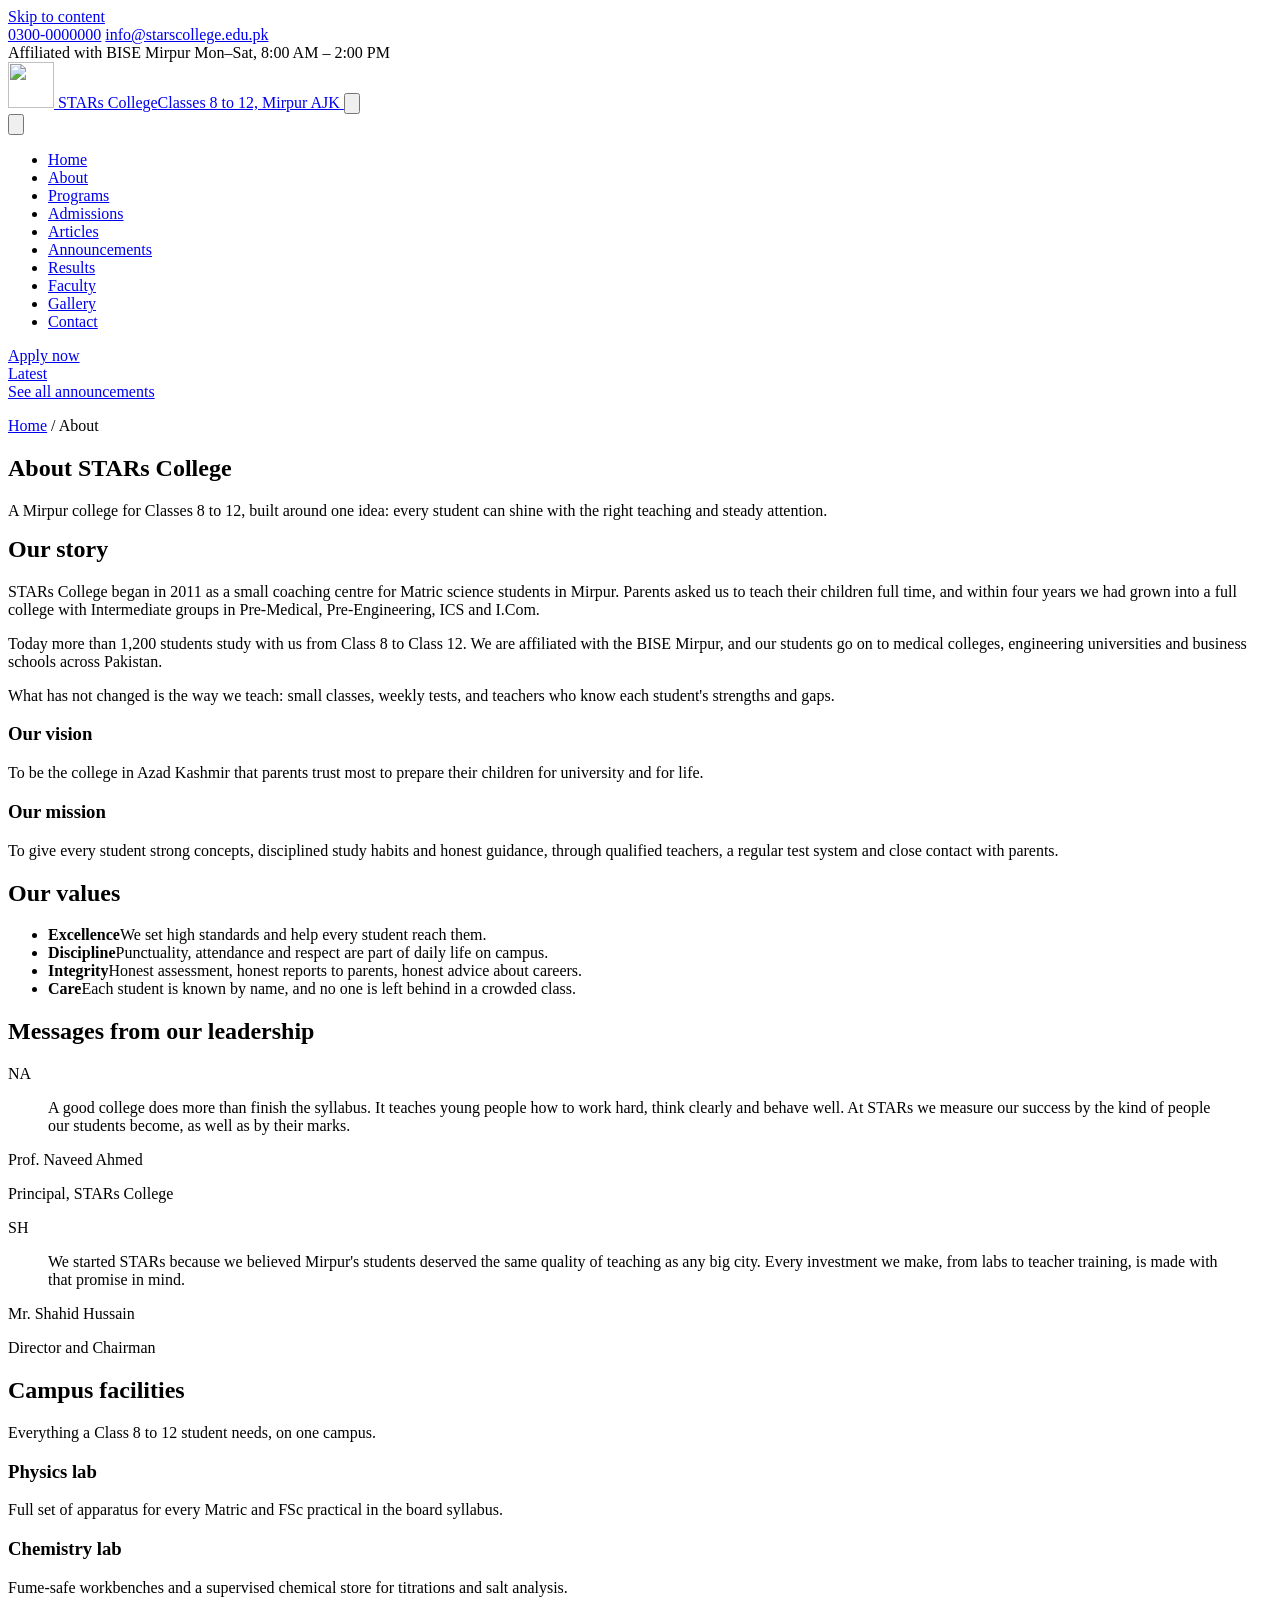
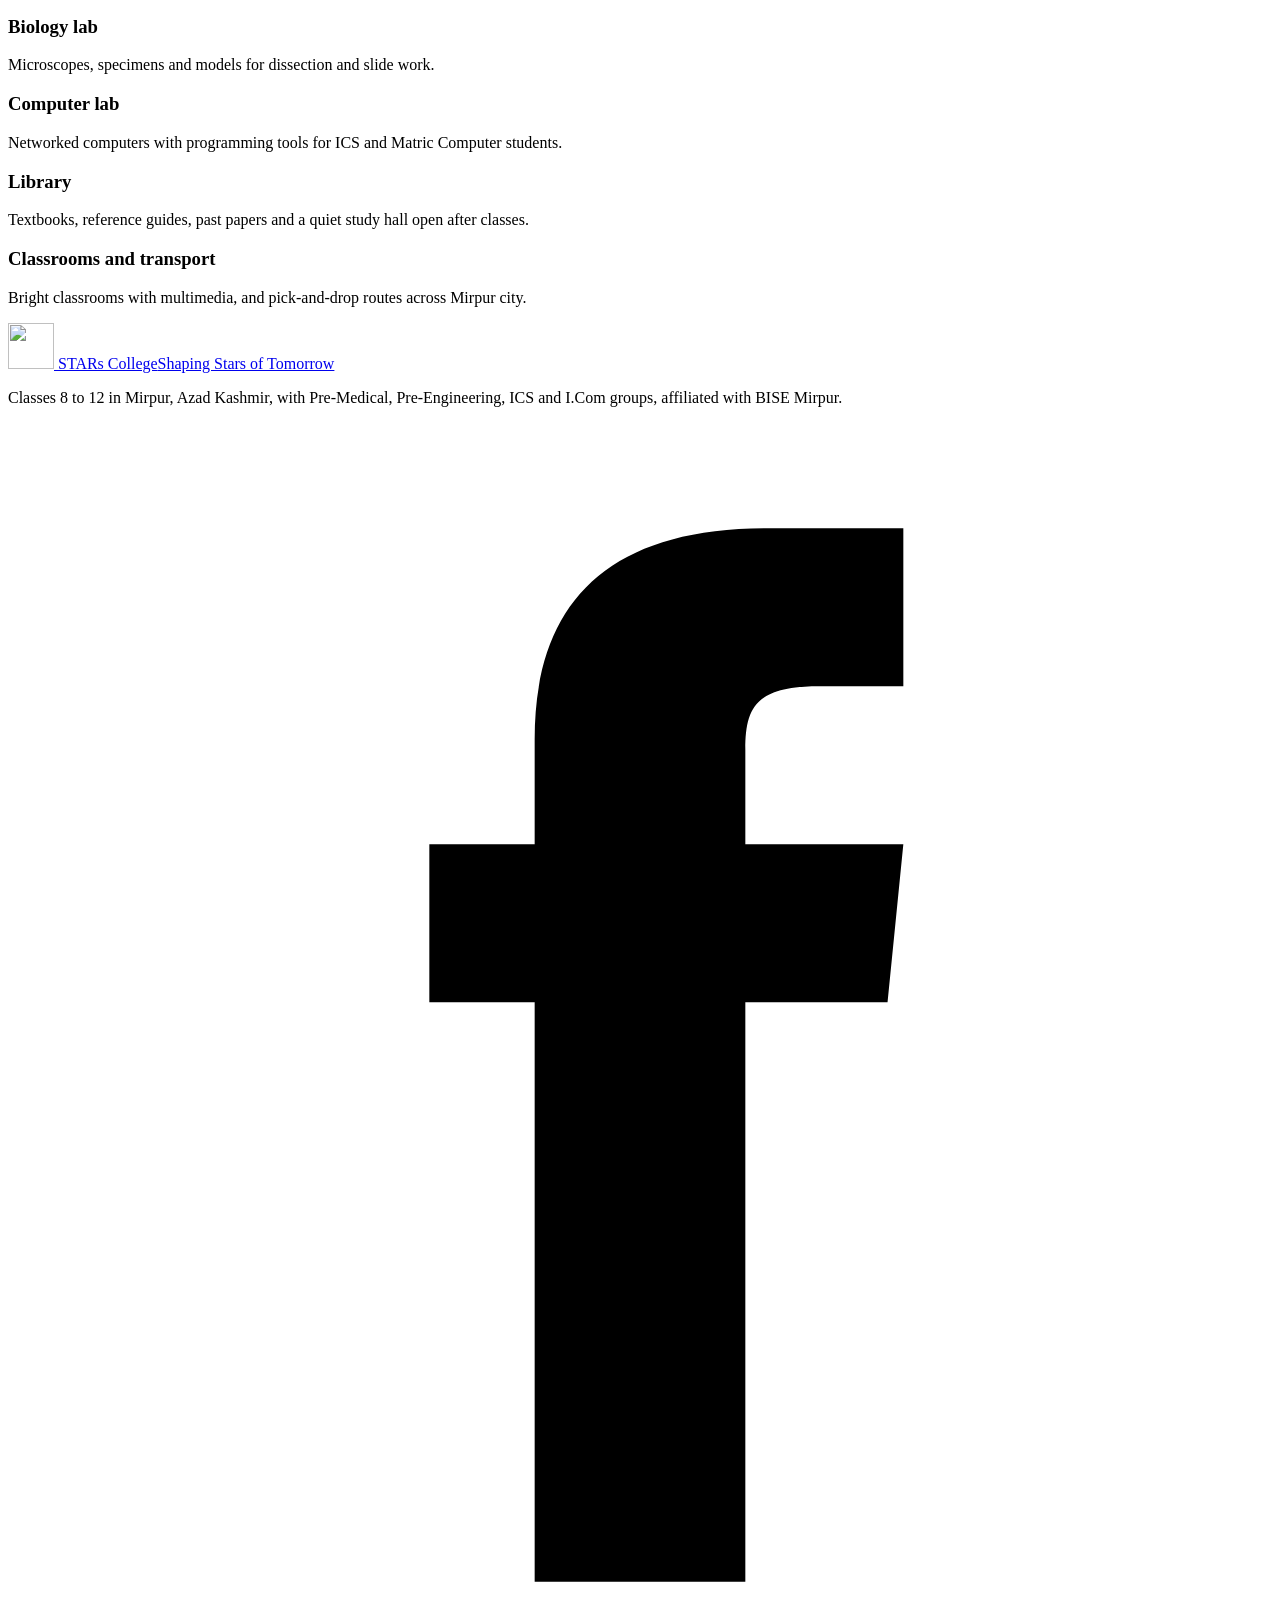
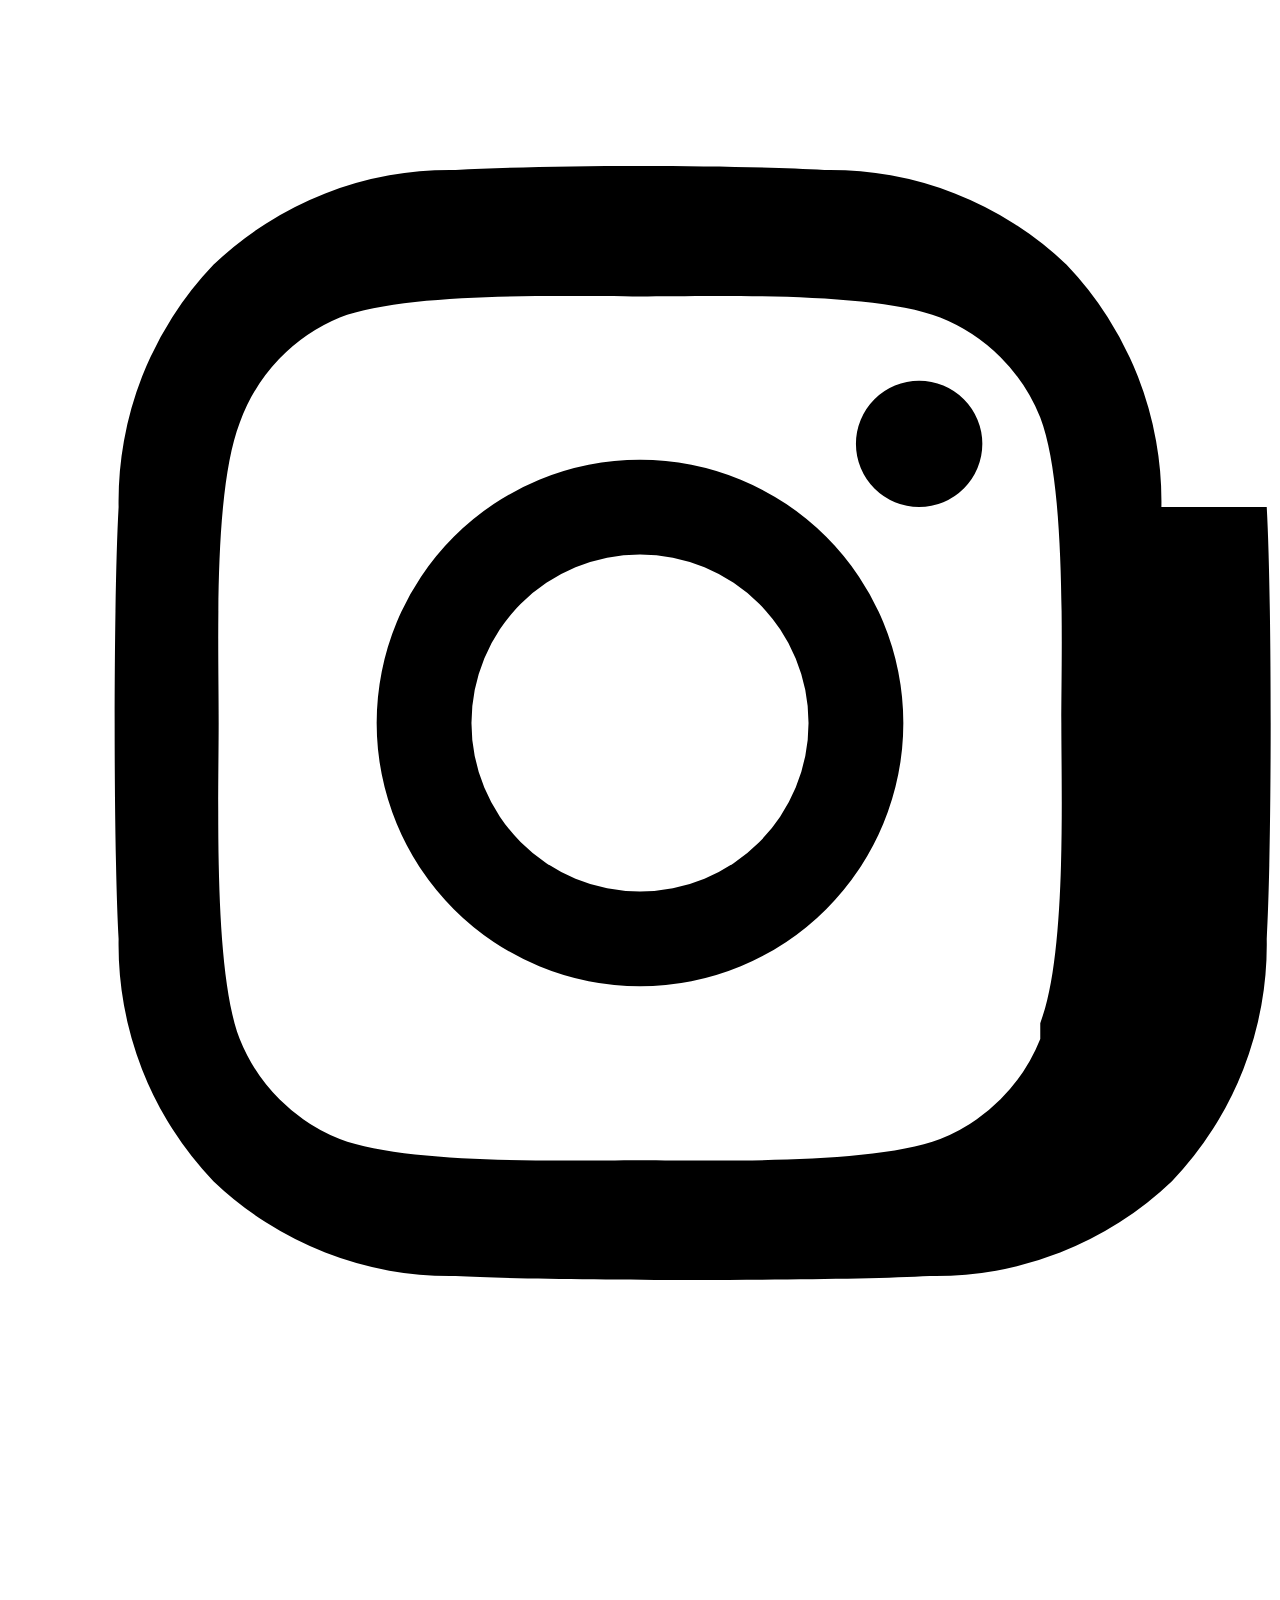
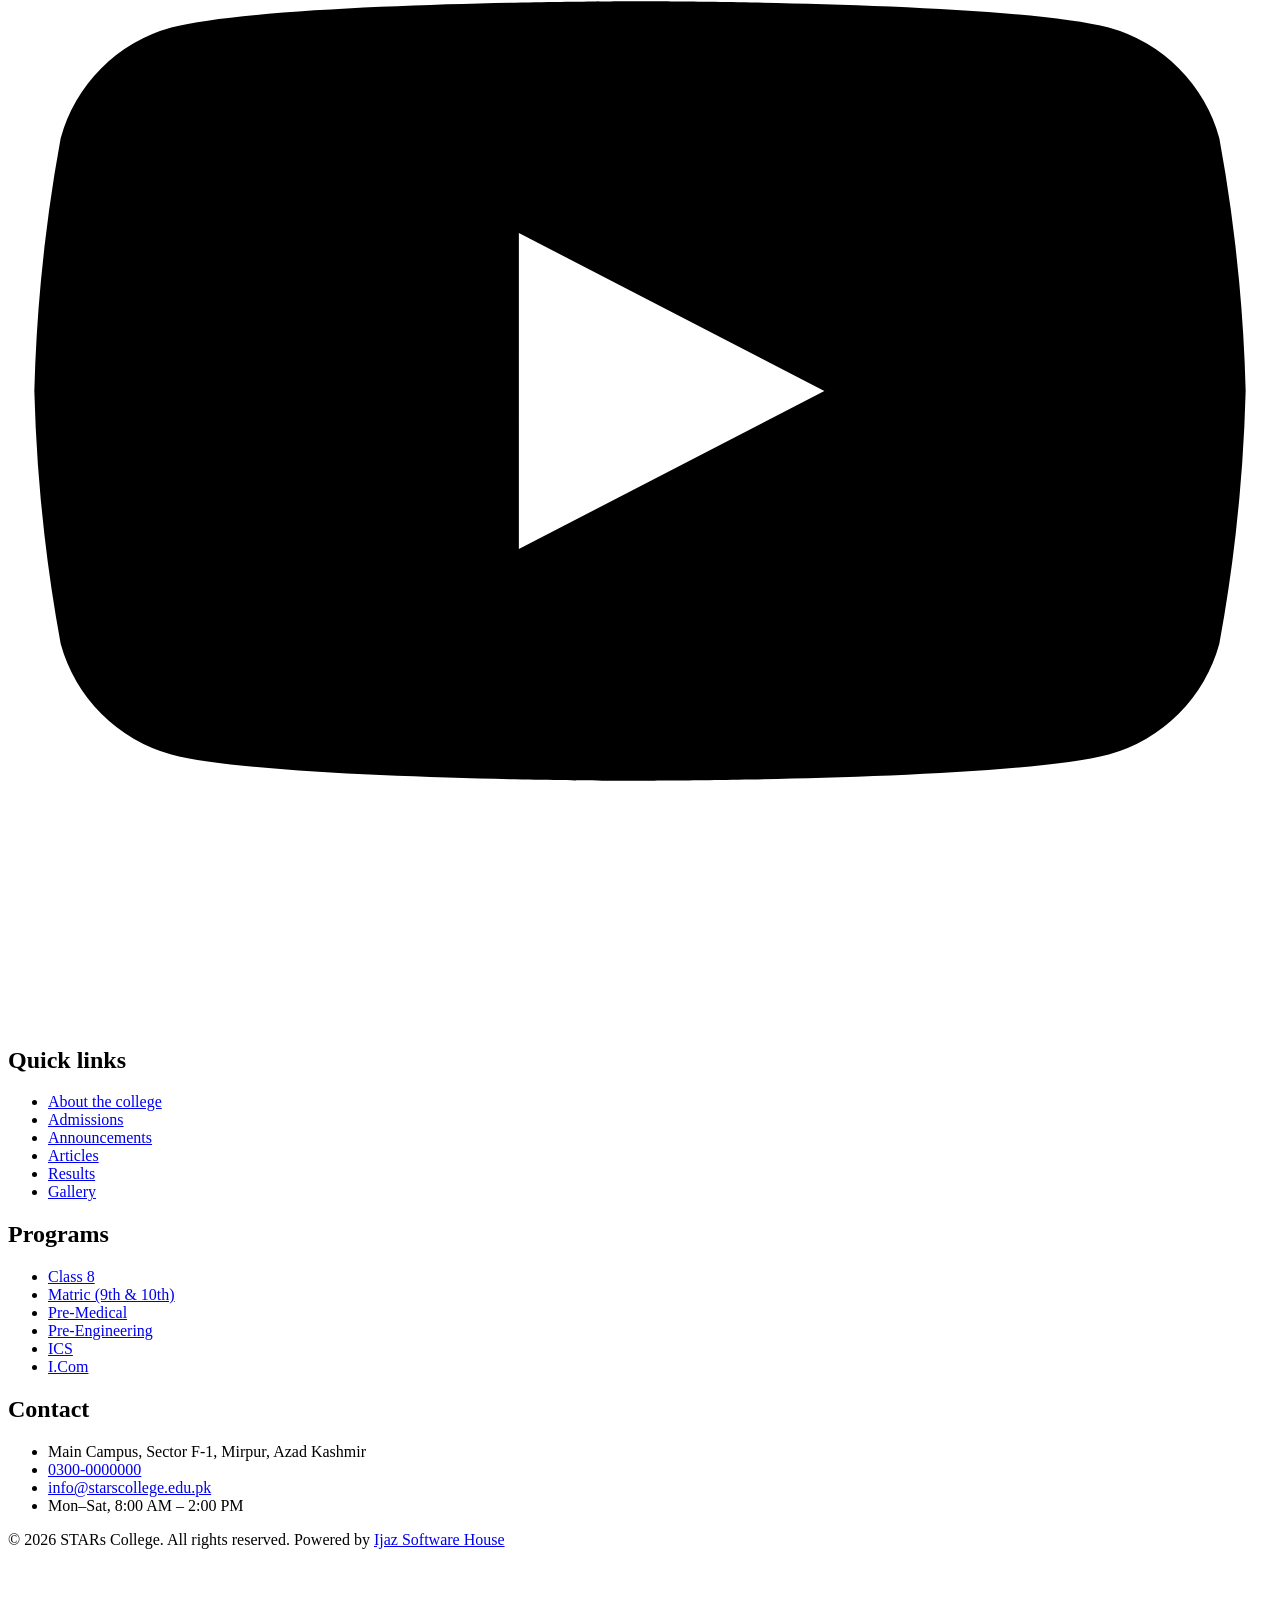
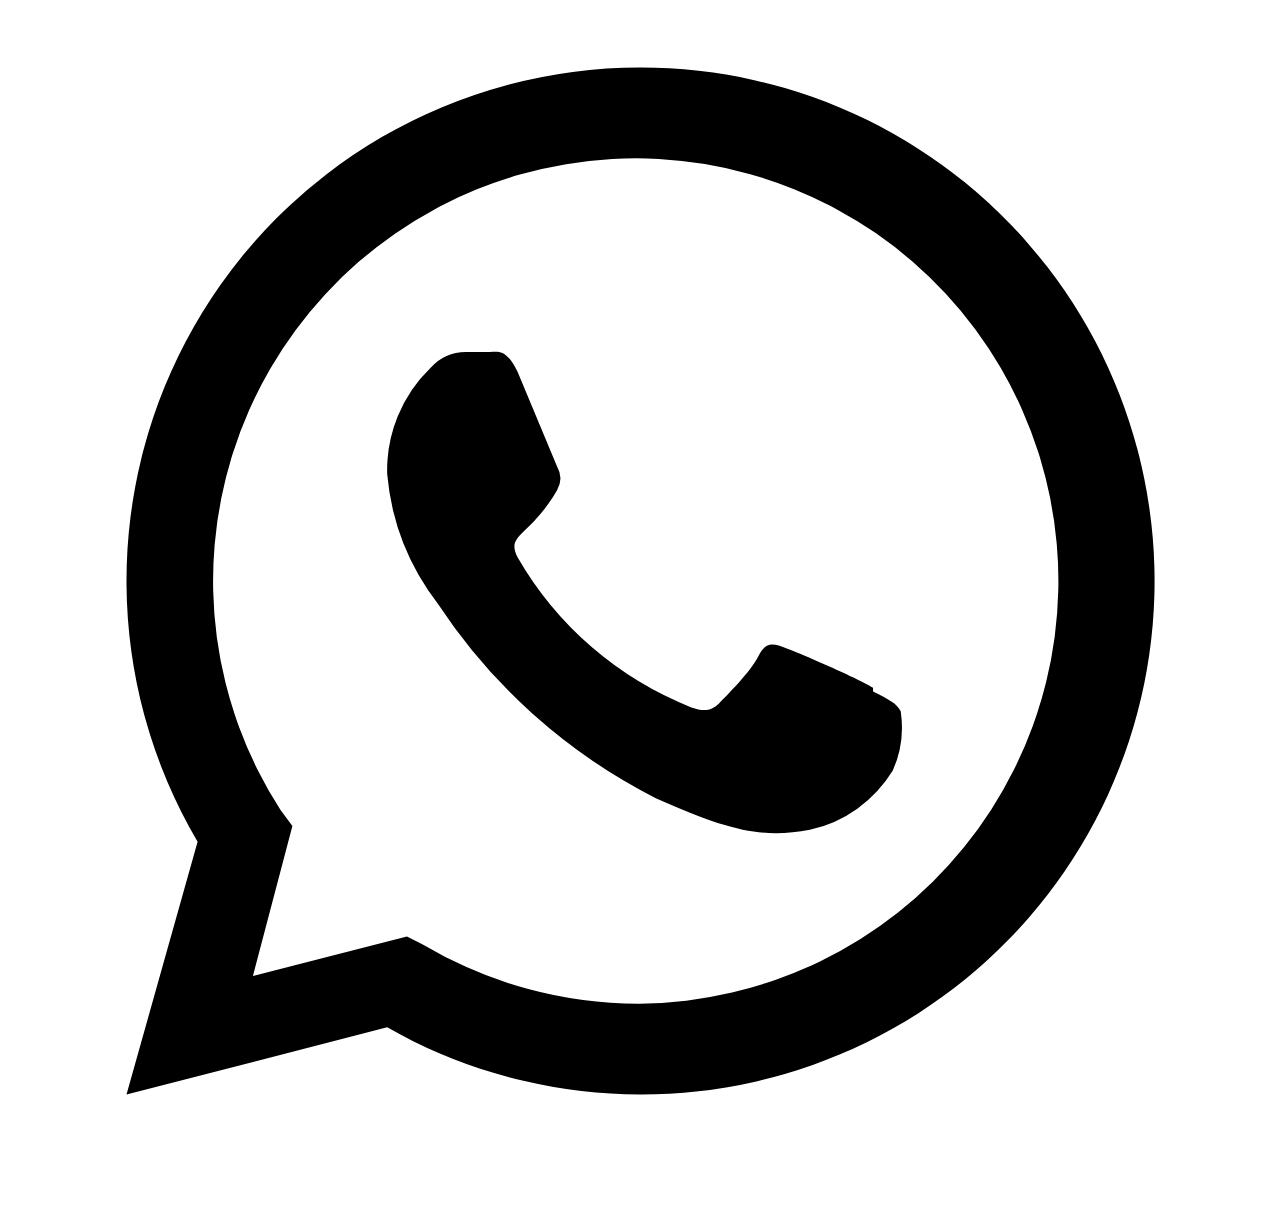
==== about.html @ 65bdb841 "Add files via upload" ====
<!DOCTYPE html>
<html lang="en">
<head>
<meta charset="utf-8">
<meta name="viewport" content="width=device-width, initial-scale=1">
<title>About STARs College Mirpur | History, Vision and Faculty Messages</title>
<meta name="description" content="Learn about STARs College Mirpur AJK: our history, vision, mission, values, the Principal's message and campus facilities.">
<link rel="canonical" href="https://www.yourdomain.com/about.html">
<meta name="theme-color" content="#0B2545">
<meta property="og:type" content="website">
<meta property="og:site_name" content="STARs College">
<meta property="og:title" content="About STARs College Mirpur | History, Vision and Faculty Messages">
<meta property="og:description" content="Learn about STARs College Mirpur AJK: our history, vision, mission, values, the Principal's message and campus facilities.">
<meta property="og:url" content="https://www.yourdomain.com/about.html">
<meta property="og:image" content="https://www.yourdomain.com/assets/img/og-image.png">
<meta name="twitter:card" content="summary_large_image">
<link rel="icon" href="assets/img/favicon.svg" type="image/svg+xml">
<link rel="apple-touch-icon" href="assets/img/apple-touch-icon.png">
<link rel="preconnect" href="https://fonts.googleapis.com">
<link rel="preconnect" href="https://fonts.gstatic.com" crossorigin>
<link href="https://fonts.googleapis.com/css2?family=Fraunces:opsz,wght@9..144,500;9..144,600;9..144,700&family=Source+Sans+3:wght@400;600;700&display=swap" rel="stylesheet">
<link rel="stylesheet" href="assets/css/style.css">
</head>
<body>
<a class="skip-link" href="#main">Skip to content</a>

<div class="topbar">
  <div class="container">
    <div class="topbar__group">
      <a class="topbar__item" data-site="phone" href="tel:03000000000">0300-0000000</a>
      <a class="topbar__item" data-site="email" href="mailto:info@starscollege.edu.pk">info@starscollege.edu.pk</a>
    </div>
    <div class="topbar__group topbar__group--right">
      <span class="topbar__item">Affiliated with <span data-site="board">BISE Mirpur</span></span>
      <span class="topbar__item" data-site="timings">Mon–Sat, 8:00 AM – 2:00 PM</span>
    </div>
  </div>
</div>
<header class="site-header">
  <div class="container">
    <a class="brand" href="index.html" aria-label="STARs College home">
      <img src="assets/img/logo.svg" alt="" width="46" height="46">
      <span><span class="brand__name">STARs College</span><span class="brand__sub">Classes 8 to 12, Mirpur AJK</span></span>
    </a>
    <button class="nav-toggle" aria-controls="site-nav" aria-expanded="false" aria-label="Open menu"><svg viewBox="0 0 24 24" aria-hidden="true" fill="currentColor"><path d="M3 6h18v2H3zm0 5h18v2H3zm0 5h18v2H3z"/></svg></button>
    <div class="nav-backdrop"></div>
    <nav class="nav" id="site-nav" aria-label="Main">
      <button class="nav-toggle nav-close" aria-label="Close menu"><svg viewBox="0 0 24 24" aria-hidden="true" fill="currentColor"><path d="M18.3 5.7 12 12l6.3 6.3-1.4 1.4L10.6 13.4 4.3 19.7l-1.4-1.4L9.2 12 2.9 5.7l1.4-1.4 6.3 6.3 6.3-6.3z"/></svg></button>
      <ul class="nav__list">
        <li class="nav__home"><a href="index.html">Home</a></li>
        <li><a href="about.html" aria-current="page">About</a></li>
        <li><a href="programs.html">Programs</a></li>
        <li><a href="admissions.html">Admissions</a></li>
        <li><a href="articles.html">Articles</a></li>
        <li><a href="announcements.html">Announcements</a></li>
        <li><a href="results.html">Results</a></li>
        <li><a href="faculty.html">Faculty</a></li>
        <li><a href="gallery.html">Gallery</a></li>
        <li><a href="contact.html">Contact</a></li>
      </ul>
      <a class="btn btn--gold btn--sm nav__cta" href="admissions.html#apply">Apply now</a>
    </nav>
  </div>
</header>
<div class="ticker" role="region" aria-label="Latest announcements">
  <div class="container">
    <a class="ticker__label" href="announcements.html">Latest</a>
    <div class="ticker__viewport"><div class="ticker__track"><a href="announcements.html">See all announcements</a></div></div>
  </div>
</div>
<main id="main">
<section class="page-hero">
  <div class="container">
    <p class="crumbs"><a href="index.html">Home</a> <span>/</span> About</p>
    <h1>About STARs College</h1>
    <p>A Mirpur college for Classes 8 to 12, built around one idea: every student can shine with the right teaching and steady attention.</p>
  </div>
</section>

<section class="section">
  <div class="container two-col">
    <div class="prose">
      <h2 style="margin-top:0">Our story</h2>
      <p>STARs College began in 2011 as a small coaching centre for Matric science students in Mirpur. Parents asked us to teach their children full time, and within four years we had grown into a full college with Intermediate groups in Pre-Medical, Pre-Engineering, ICS and I.Com.</p>
      <p>Today more than 1,200 students study with us from Class 8 to Class 12. We are affiliated with the <span data-site="board">BISE Mirpur</span>, and our students go on to medical colleges, engineering universities and business schools across Pakistan.</p>
      <p>What has not changed is the way we teach: small classes, weekly tests, and teachers who know each student's strengths and gaps.</p>
    </div>
    <div>
      <div class="card" style="margin-bottom:18px">
        <h3>Our vision</h3>
        <p style="margin:0">To be the college in Azad Kashmir that parents trust most to prepare their children for university and for life.</p>
      </div>
      <div class="card">
        <h3>Our mission</h3>
        <p style="margin:0">To give every student strong concepts, disciplined study habits and honest guidance, through qualified teachers, a regular test system and close contact with parents.</p>
      </div>
    </div>
  </div>
</section>

<section class="section section--paper">
  <div class="container">
    <div class="section-head"><h2>Our values</h2></div>
    <ul class="values">
      <li><strong>Excellence</strong>We set high standards and help every student reach them.</li>
      <li><strong>Discipline</strong>Punctuality, attendance and respect are part of daily life on campus.</li>
      <li><strong>Integrity</strong>Honest assessment, honest reports to parents, honest advice about careers.</li>
      <li><strong>Care</strong>Each student is known by name, and no one is left behind in a crowded class.</li>
    </ul>
  </div>
</section>

<section class="section">
  <div class="container">
    <div class="section-head"><h2>Messages from our leadership</h2></div>
    <div class="grid" style="gap:24px">
      <article class="message-card">
        <div class="avatar">NA</div>
        <div>
          <blockquote>A good college does more than finish the syllabus. It teaches young people how to work hard, think clearly and behave well. At STARs we measure our success by the kind of people our students become, as well as by their marks.</blockquote>
          <p class="message-card__name">Prof. Naveed Ahmed</p>
          <p class="message-card__role">Principal, STARs College</p>
        </div>
      </article>
      <article class="message-card">
        <div class="avatar">SH</div>
        <div>
          <blockquote>We started STARs because we believed Mirpur's students deserved the same quality of teaching as any big city. Every investment we make, from labs to teacher training, is made with that promise in mind.</blockquote>
          <p class="message-card__name">Mr. Shahid Hussain</p>
          <p class="message-card__role">Director and Chairman</p>
        </div>
      </article>
    </div>
  </div>
</section>

<section class="section section--paper">
  <div class="container">
    <div class="section-head">
      <h2>Campus facilities</h2>
      <p>Everything a Class 8 to 12 student needs, on one campus.</p>
    </div>
    <div class="grid grid--3">
      <div class="facility"><h3>Physics lab</h3><p>Full set of apparatus for every Matric and FSc practical in the board syllabus.</p></div>
      <div class="facility"><h3>Chemistry lab</h3><p>Fume-safe workbenches and a supervised chemical store for titrations and salt analysis.</p></div>
      <div class="facility"><h3>Biology lab</h3><p>Microscopes, specimens and models for dissection and slide work.</p></div>
      <div class="facility"><h3>Computer lab</h3><p>Networked computers with programming tools for ICS and Matric Computer students.</p></div>
      <div class="facility"><h3>Library</h3><p>Textbooks, reference guides, past papers and a quiet study hall open after classes.</p></div>
      <div class="facility"><h3>Classrooms and transport</h3><p>Bright classrooms with multimedia, and pick-and-drop routes across Mirpur city.</p></div>
    </div>
  </div>
</section>

</main>

<footer class="site-footer">
  <div class="container">
    <div class="footer-grid">
      <div>
        <a class="brand" href="index.html">
          <img src="assets/img/logo-light.svg" alt="" width="46" height="46">
          <span><span class="brand__name">STARs College</span><span class="brand__sub" data-site="tagline">Shaping Stars of Tomorrow</span></span>
        </a>
        <p>Classes 8 to 12 in Mirpur, Azad Kashmir, with Pre-Medical, Pre-Engineering, ICS and I.Com groups, affiliated with <span data-site="board">BISE Mirpur</span>.</p>
        <div class="socials">
          <a data-social="facebook" href="#" aria-label="Facebook"><svg viewBox="0 0 24 24" aria-hidden="true"><path d="M14 8V6.2c0-.8.2-1.2 1.4-1.2H17V2h-2.6C11.3 2 10 3.5 10 6v2H8v3h2v11h4V11h2.7l.3-3z"/></svg></a>
          <a data-social="instagram" href="#" aria-label="Instagram"><svg viewBox="0 0 24 24" aria-hidden="true"><path d="M12 7a5 5 0 1 0 5 5 5 5 0 0 0-5-5zm0 8.2A3.2 3.2 0 1 1 15.2 12 3.2 3.2 0 0 1 12 15.2zM17.3 5.5a1.2 1.2 0 1 0 1.2 1.2 1.2 1.2 0 0 0-1.2-1.2zM21.9 7.9a6.5 6.5 0 0 0-1.8-4.6 6.5 6.5 0 0 0-4.6-1.8C13.7 1.4 10.3 1.4 8.5 1.5a6.5 6.5 0 0 0-4.6 1.8A6.5 6.5 0 0 0 2.1 7.9c-.1 1.8-.1 6.4 0 8.2a6.5 6.5 0 0 0 1.8 4.6 6.5 6.5 0 0 0 4.6 1.8c1.8.1 7.2.1 9 0a6.5 6.5 0 0 0 4.6-1.8 6.5 6.5 0 0 0 1.8-4.6c.1-1.8.1-6.4 0-8.2zm-2.3 10.1a3.4 3.4 0 0 1-1.9 1.9c-1.3.5-4.4.4-5.7.4s-4.4.1-5.7-.4A3.4 3.4 0 0 1 4.4 18c-.5-1.3-.4-4.4-.4-6s-.1-4.4.4-5.7a3.4 3.4 0 0 1 1.9-2c1.3-.5 4.4-.4 5.7-.4s4.4-.1 5.7.4a3.4 3.4 0 0 1 1.9 1.9c.5 1.3.4 4.4.4 5.8s.1 4.4-.4 5.7z"/></svg></a>
          <a data-social="youtube" href="#" aria-label="YouTube"><svg viewBox="0 0 24 24" aria-hidden="true"><path d="M23 7.2a3 3 0 0 0-2.1-2.1C19 4.6 12 4.6 12 4.6s-7 0-8.9.5A3 3 0 0 0 1 7.2 31 31 0 0 0 .5 12 31 31 0 0 0 1 16.8a3 3 0 0 0 2.1 2.1c1.9.5 8.9.5 8.9.5s7 0 8.9-.5a3 3 0 0 0 2.1-2.1 31 31 0 0 0 .5-4.8 31 31 0 0 0-.5-4.8zM9.7 15V9l5.8 3z"/></svg></a>
        </div>
      </div>
      <div>
        <h2>Quick links</h2>
        <ul>
          <li><a href="about.html">About the college</a></li>
          <li><a href="admissions.html">Admissions</a></li>
          <li><a href="announcements.html">Announcements</a></li>
          <li><a href="articles.html">Articles</a></li>
          <li><a href="results.html">Results</a></li>
          <li><a href="gallery.html">Gallery</a></li>
        </ul>
      </div>
      <div>
        <h2>Programs</h2>
        <ul>
          <li><a href="programs.html#class-8">Class 8</a></li>
          <li><a href="programs.html#matric">Matric (9th &amp; 10th)</a></li>
          <li><a href="programs.html#pre-medical">Pre-Medical</a></li>
          <li><a href="programs.html#pre-engineering">Pre-Engineering</a></li>
          <li><a href="programs.html#ics">ICS</a></li>
          <li><a href="programs.html#icom">I.Com</a></li>
        </ul>
      </div>
      <div>
        <h2>Contact</h2>
        <ul>
          <li data-site="address">Main Campus, Sector F-1, Mirpur, Azad Kashmir</li>
          <li><a data-site="phone" href="tel:03000000000">0300-0000000</a></li>
          <li><a data-site="email" href="mailto:info@starscollege.edu.pk">info@starscollege.edu.pk</a></li>
          <li data-site="timings">Mon–Sat, 8:00 AM – 2:00 PM</li>
        </ul>
      </div>
    </div>
    <div class="footer-bottom">
      <span>© <span data-year>2026</span> STARs College. All rights reserved.</span>
      <span>Powered by <a href="https://www.ijazs.online" target="_blank" rel="noopener">Ijaz Software House</a></span>
    </div>
  </div>
</footer>
<a class="wa-float" data-wa="Assalam-o-Alaikum, I have a question about STARs College." href="https://wa.me/923000000000" target="_blank" rel="noopener" aria-label="Chat on WhatsApp"><svg viewBox="0 0 32 32" aria-hidden="true"><path d="M16 3a13 13 0 0 0-11.2 19.6L3 29l6.6-1.7A13 13 0 1 0 16 3zm0 23.7a10.7 10.7 0 0 1-5.5-1.5l-.4-.2-3.9 1 1-3.8-.3-.4A10.7 10.7 0 1 1 16 26.7zm5.9-8c-.3-.2-1.9-.9-2.2-1s-.5-.2-.7.2-.8 1-1 1.2-.4.2-.7.1a8.8 8.8 0 0 1-4.4-3.8c-.3-.6.3-.5 1-1.7a.6.6 0 0 0 0-.6l-1-2.4c-.3-.6-.5-.5-.7-.5h-.6a1.2 1.2 0 0 0-.9.4 3.6 3.6 0 0 0-1.1 2.7 6.3 6.3 0 0 0 1.3 3.3 14.4 14.4 0 0 0 5.5 4.9c2 .9 2.8 1 3.9.8a3.3 3.3 0 0 0 2.1-1.5 2.7 2.7 0 0 0 .2-1.5c-.1-.2-.3-.3-.7-.5z"/></svg></a>
<script type="module" src="assets/js/main.js"></script>
</body>
</html>
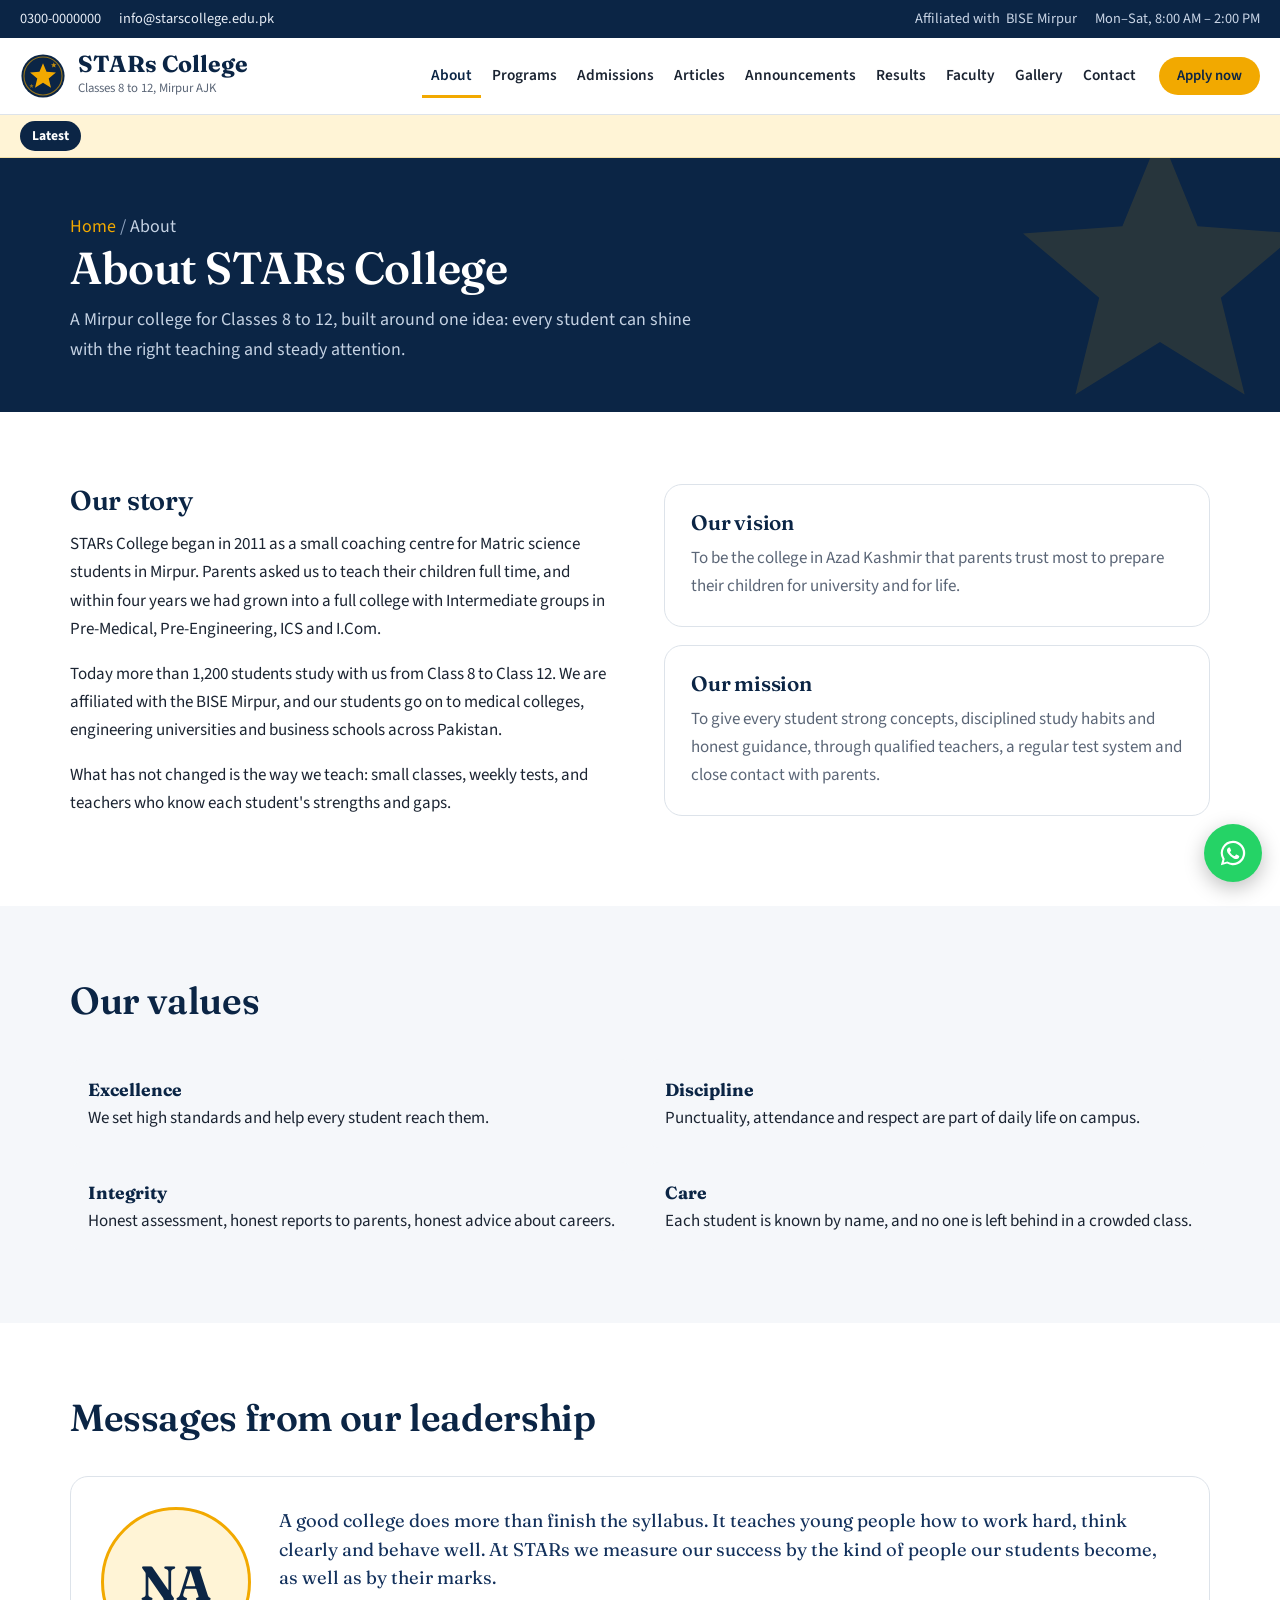
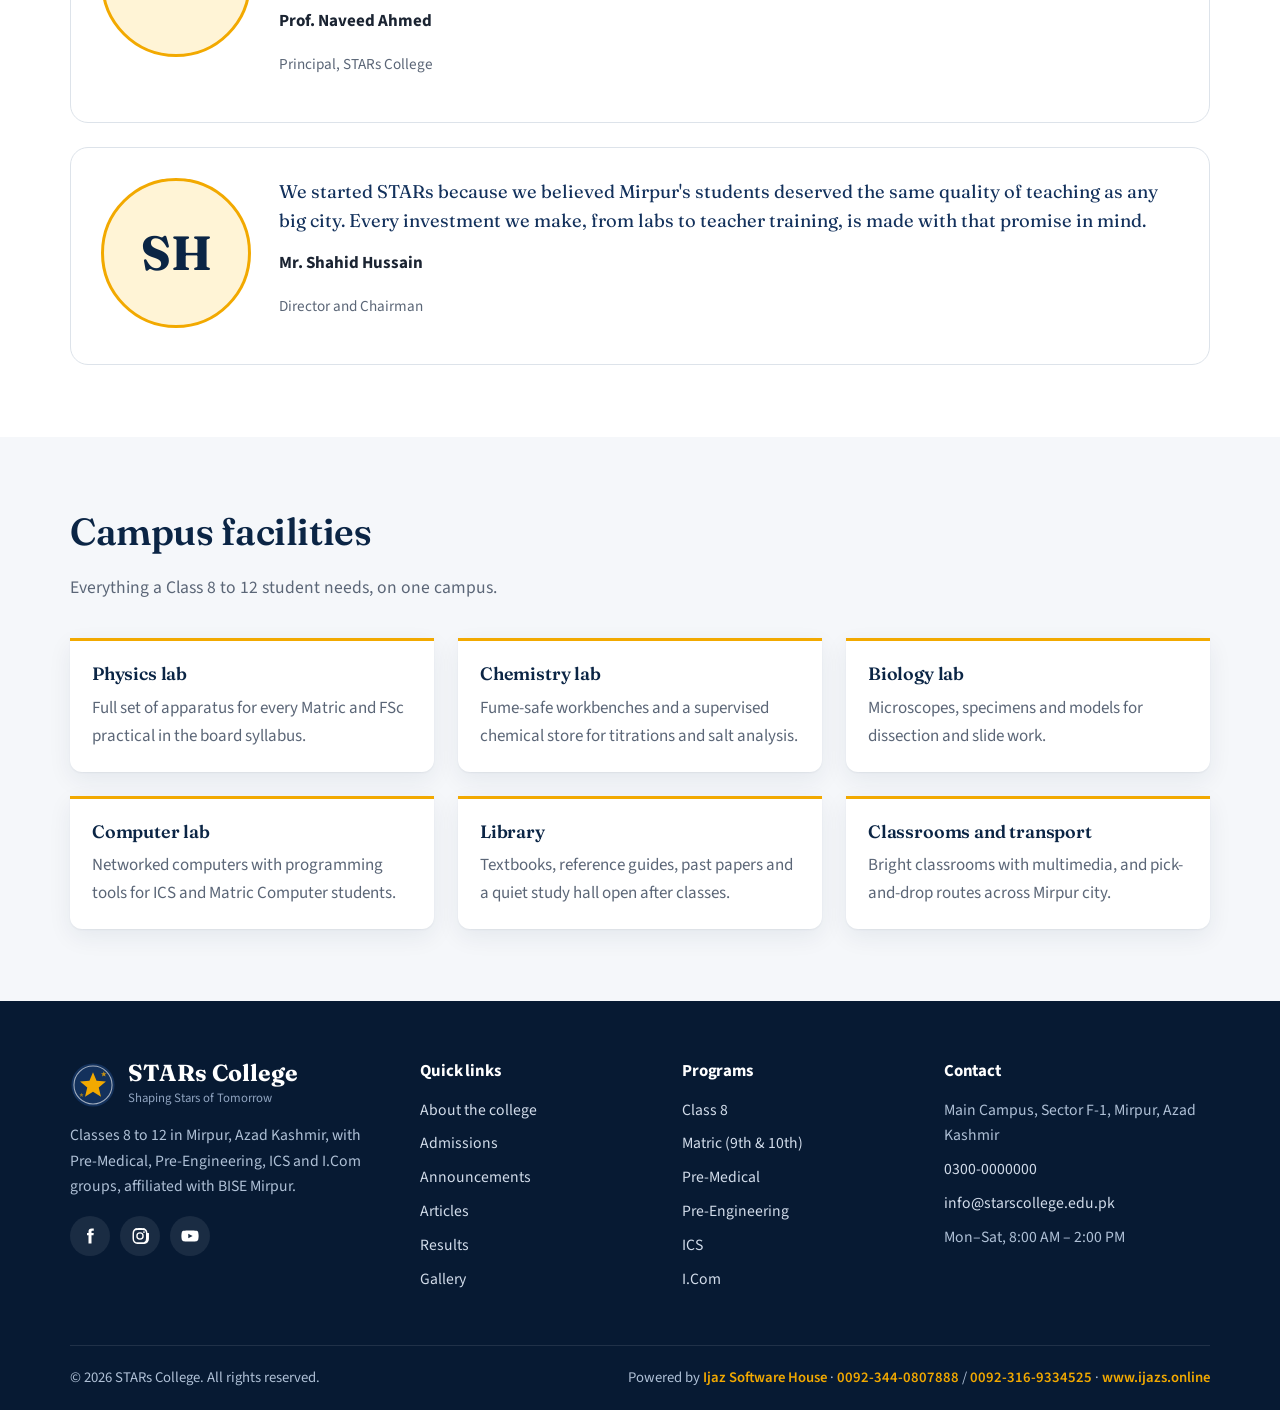
==== commit 64287cca: "Add Ijaz Software House contact numbers and website to credit Co-Authored-By: Claude Opus 5.5 <norep" ====
--- a/about.html
+++ b/about.html
@@ -202,7 +202,7 @@
     </div>
     <div class="footer-bottom">
       <span>© <span data-year>2026</span> STARs College. All rights reserved.</span>
-      <span>Powered by <a href="https://www.ijazs.online" target="_blank" rel="noopener">Ijaz Software House</a></span>
+      <span>Powered by <a href="https://www.ijazs.online" target="_blank" rel="noopener">Ijaz Software House</a> · <a href="tel:+923440807888" style="white-space:nowrap">0092-344-0807888</a> / <a href="tel:+923169334525" style="white-space:nowrap">0092-316-9334525</a> · <a href="https://www.ijazs.online" target="_blank" rel="noopener">www.ijazs.online</a></span>
     </div>
   </div>
 </footer>
--- a/assets/css/style.css
+++ b/assets/css/style.css
@@ -0,0 +1,567 @@
+/* ==========================================================
+   STARs College — main stylesheet
+   Built by Ijaz Software House · 0092-344-0807888 / 0092-316-9334525 · www.ijazs.online
+   Edit colours and fonts in :root below.
+   ========================================================== */
+
+:root {
+  --navy: #0B2545;
+  --navy-2: #13315C;
+  --navy-3: #1D4577;
+  --gold: #F2A900;
+  --gold-deep: #C98A00;
+  --gold-soft: #FFF4D6;
+  --paper: #F5F7FA;
+  --white: #FFFFFF;
+  --ink: #1B2432;
+  --muted: #5B6677;
+  --line: #DDE3EA;
+  --red: #C62828;
+  --red-soft: #FDECEC;
+  --green: #1E7B4A;
+
+  --serif: "Fraunces", Georgia, "Times New Roman", serif;
+  --sans: "Source Sans 3", "Segoe UI", Arial, sans-serif;
+
+  --radius-lg: 18px;
+  --radius: 12px;
+  --radius-sm: 8px;
+  --shadow: 0 1px 2px rgba(11, 37, 69, .06), 0 8px 24px rgba(11, 37, 69, .07);
+  --container: 1180px;
+  --gutter: 20px;
+}
+
+*, *::before, *::after { box-sizing: border-box; }
+[hidden] { display: none !important; }
+html { scroll-behavior: smooth; -webkit-text-size-adjust: 100%; }
+body {
+  margin: 0;
+  font-family: var(--sans);
+  font-size: 1.0625rem;
+  line-height: 1.65;
+  color: var(--ink);
+  background: var(--white);
+}
+img { max-width: 100%; height: auto; display: block; }
+a { color: var(--navy-3); }
+a:hover { color: var(--gold-deep); }
+:focus-visible { outline: 3px solid var(--gold); outline-offset: 2px; border-radius: 4px; }
+
+h1, h2, h3, h4 {
+  font-family: var(--serif);
+  color: var(--navy);
+  line-height: 1.2;
+  margin: 0 0 .5em;
+  font-weight: 600;
+  letter-spacing: -0.01em;
+}
+h1 { font-size: clamp(2.1rem, 5vw, 3.4rem); }
+h2 { font-size: clamp(1.7rem, 3.4vw, 2.35rem); }
+h3 { font-size: 1.3rem; }
+p { margin: 0 0 1em; }
+
+.container { width: 100%; max-width: var(--container); margin: 0 auto; padding: 0 var(--gutter); }
+.narrow { max-width: 760px; }
+.section { padding: 72px 0; }
+.section--paper { background: var(--paper); }
+.section--navy { background: var(--navy); color: #D8E1EE; }
+.section--navy h2, .section--navy h3 { color: var(--white); }
+.section-head { max-width: 680px; margin-bottom: 36px; }
+.section-head p { color: var(--muted); font-size: 1.1rem; }
+.section--navy .section-head p { color: #AFC0D6; }
+.section-head--row { display: flex; justify-content: space-between; align-items: end; gap: 20px; max-width: none; flex-wrap: wrap; }
+.sr-only { position: absolute; width: 1px; height: 1px; overflow: hidden; clip: rect(0 0 0 0); white-space: nowrap; }
+.skip-link { position: absolute; left: -9999px; top: 8px; background: var(--gold); color: var(--navy); padding: 8px 14px; z-index: 999; border-radius: 6px; }
+.skip-link:focus { left: 8px; }
+
+/* ---------- Buttons ---------- */
+.btn {
+  display: inline-flex; align-items: center; justify-content: center; gap: 8px;
+  padding: 12px 22px; border-radius: 999px; border: 2px solid transparent;
+  font: 600 1rem/1.2 var(--sans); text-decoration: none; cursor: pointer;
+  transition: background .2s, color .2s, border-color .2s;
+}
+.btn--gold { background: var(--gold); color: var(--navy); }
+.btn--gold:hover { background: #FFC02E; color: var(--navy); }
+.btn--navy { background: var(--navy); color: var(--white); }
+.btn--navy:hover { background: var(--navy-3); color: var(--white); }
+.btn--ghost { border-color: rgba(255,255,255,.45); color: var(--white); }
+.btn--ghost:hover { border-color: var(--white); color: var(--white); background: rgba(255,255,255,.08); }
+.btn--outline { border-color: var(--navy); color: var(--navy); background: transparent; }
+.btn--outline:hover { background: var(--navy); color: var(--white); }
+.btn--sm { padding: 8px 16px; font-size: .92rem; }
+.btn[disabled] { opacity: .6; cursor: not-allowed; }
+.link-more { font-weight: 600; text-decoration: none; color: var(--navy-3); border-bottom: 2px solid var(--gold); padding-bottom: 1px; }
+
+/* ---------- Top bar & header ---------- */
+.topbar { background: var(--navy); color: #C9D5E6; font-size: .9rem; }
+.topbar .container { display: flex; justify-content: space-between; gap: 16px; padding-top: 7px; padding-bottom: 7px; flex-wrap: wrap; }
+.topbar a { color: #E7EDF6; text-decoration: none; }
+.topbar a:hover { color: var(--gold); }
+.topbar__group { display: flex; gap: 18px; flex-wrap: wrap; }
+.topbar__item { display: inline-flex; align-items: center; gap: 6px; }
+.topbar svg { width: 15px; height: 15px; fill: var(--gold); }
+
+.site-header { position: sticky; top: 0; z-index: 50; background: var(--white); border-bottom: 1px solid var(--line); }
+.site-header .container { display: flex; align-items: center; justify-content: space-between; gap: 16px; min-height: 76px; }
+.brand { display: flex; align-items: center; gap: 12px; text-decoration: none; color: var(--navy); }
+.brand img { width: 46px; height: 46px; }
+.brand__name { font-family: var(--serif); font-size: 1.45rem; font-weight: 700; line-height: 1; display: block; }
+.brand__sub { font-size: .8rem; color: var(--muted); display: block; margin-top: 3px; }
+
+.nav { display: flex; align-items: center; gap: 4px; }
+.nav__list { display: flex; list-style: none; margin: 0; padding: 0; gap: 2px; }
+.nav__list a {
+  display: block; padding: 10px 11px; text-decoration: none; color: var(--ink);
+  font-weight: 600; font-size: .98rem; border-radius: 8px;
+}
+.nav__list a:hover { color: var(--navy-3); background: var(--paper); }
+.nav__list a[aria-current="page"] { color: var(--navy); box-shadow: inset 0 -3px 0 var(--gold); border-radius: 0; }
+.nav__cta { margin-left: 10px; }
+.nav-toggle { display: none; background: none; border: 0; padding: 10px; cursor: pointer; color: var(--navy); }
+.nav-toggle svg { width: 28px; height: 28px; }
+
+/* ---------- Announcement ticker ---------- */
+.ticker { background: var(--gold-soft); border-bottom: 1px solid #F3DFA6; font-size: .95rem; }
+.ticker .container { display: flex; align-items: center; gap: 14px; min-height: 42px; }
+.ticker__label {
+  flex: none; background: var(--navy); color: var(--white); font-weight: 700; font-size: .85rem;
+  padding: 4px 12px; border-radius: 999px; text-decoration: none;
+}
+.ticker__label:hover { color: var(--gold); }
+.ticker__viewport { overflow: hidden; flex: 1; mask-image: linear-gradient(90deg, transparent, #000 4%, #000 96%, transparent); }
+.ticker__track { display: inline-flex; gap: 48px; white-space: nowrap; animation: ticker 40s linear infinite; padding-left: 100%; }
+.ticker__viewport:hover .ticker__track, .ticker__viewport:focus-within .ticker__track { animation-play-state: paused; }
+.ticker__track a { color: var(--navy); text-decoration: none; font-weight: 600; }
+.ticker__track a:hover { text-decoration: underline; }
+.ticker__track .is-urgent { color: var(--red); }
+@keyframes ticker { to { transform: translateX(-100%); } }
+
+/* ---------- Hero ---------- */
+.hero {
+  position: relative; overflow: hidden; color: #D8E1EE;
+  background:
+    radial-gradient(1200px 500px at 85% -10%, rgba(29,69,119,.9), transparent 60%),
+    var(--navy);
+  /* To use a campus photo instead, uncomment:
+  background: linear-gradient(90deg, rgba(11,37,69,.95) 35%, rgba(11,37,69,.6)), url("../img/campus.jpg") center/cover; */
+}
+.hero .container { display: grid; grid-template-columns: 1.05fr 1fr; gap: 40px; align-items: center; padding-top: 72px; padding-bottom: 80px; }
+.hero h1 { color: var(--white); margin-bottom: 18px; }
+.hero__lead { font-size: 1.2rem; max-width: 34em; color: #C5D2E3; margin-bottom: 28px; }
+.hero__actions { display: flex; gap: 12px; flex-wrap: wrap; }
+.hero__badge { display: inline-flex; align-items: center; gap: 8px; margin-bottom: 18px; font-weight: 600; color: var(--gold); }
+.hero__badge::before { content: ""; width: 8px; height: 8px; border-radius: 50%; background: var(--gold); box-shadow: 0 0 0 4px rgba(242,169,0,.25); }
+
+/* Constellation — the student's journey from Class 8 to the four groups */
+.constellation { width: 100%; height: auto; }
+.constellation .path { fill: none; stroke: rgba(242,169,0,.55); stroke-width: 1.6; }
+.constellation .path--branch { stroke: rgba(255,255,255,.28); stroke-dasharray: 4 5; }
+.constellation .star { fill: var(--gold); }
+.constellation .star--group { fill: var(--white); }
+.constellation .halo { fill: rgba(242,169,0,.14); }
+.constellation .dust { fill: rgba(255,255,255,.35); }
+.constellation text { font-family: var(--sans); font-size: 15px; fill: #E7EDF6; font-weight: 600; }
+.constellation .t-sub { font-size: 12.5px; fill: #9FB2CB; font-weight: 400; }
+.constellation a:hover text, .constellation a:focus text { fill: var(--gold); }
+@media (prefers-reduced-motion: no-preference) {
+  .constellation .path { stroke-dasharray: 600; stroke-dashoffset: 600; animation: draw 2.2s ease-out forwards .3s; }
+  .constellation .path--branch { stroke-dasharray: 4 5; stroke-dashoffset: 0; opacity: 0; animation: fadein .8s ease-out forwards 2.2s; }
+  .constellation .node { opacity: 0; animation: fadein .5s ease-out forwards; }
+  .constellation .n1 { animation-delay: .3s; } .constellation .n2 { animation-delay: .7s; }
+  .constellation .n3 { animation-delay: 1.1s; } .constellation .n4 { animation-delay: 1.5s; }
+  .constellation .n5 { animation-delay: 1.9s; } .constellation .g { animation-delay: 2.4s; }
+}
+@keyframes draw { to { stroke-dashoffset: 0; } }
+@keyframes fadein { to { opacity: 1; } }
+
+/* ---------- Stats ---------- */
+.stats { background: var(--white); border-bottom: 1px solid var(--line); }
+.stats__grid { display: grid; grid-template-columns: repeat(4, 1fr); }
+.stat { padding: 26px 20px; border-left: 1px solid var(--line); }
+.stat:first-child { border-left: 0; }
+.stat__num { font-family: var(--serif); font-size: 2.2rem; color: var(--navy); font-weight: 700; line-height: 1.1; }
+.stat__label { color: var(--muted); font-size: .98rem; }
+
+/* ---------- Grids & cards ---------- */
+.grid { display: grid; gap: 24px; }
+.grid--2 { grid-template-columns: repeat(2, 1fr); }
+.grid--3 { grid-template-columns: repeat(3, 1fr); }
+.grid--4 { grid-template-columns: repeat(4, 1fr); }
+
+.card { background: var(--white); border: 1px solid var(--line); border-radius: var(--radius-lg); padding: 26px; }
+.card--shadow { box-shadow: var(--shadow); border-color: transparent; }
+.card h3 { margin-bottom: 8px; }
+.card p { color: var(--muted); }
+
+.program { display: flex; flex-direction: column; }
+.program__classes { font-weight: 700; color: var(--gold-deep); margin-bottom: 6px; }
+.program ul { margin: 0 0 18px; padding-left: 18px; color: var(--muted); }
+.program .link-more { margin-top: auto; align-self: flex-start; }
+
+.group-card { display: flex; flex-direction: column; background: var(--white); border-radius: var(--radius-lg); border: 1px solid var(--line); overflow: hidden; }
+.group-card__top { background: var(--navy); color: var(--white); padding: 22px 22px 18px; }
+.group-card__icon { width: 44px; height: 44px; border-radius: 12px; background: rgba(242,169,0,.16); display: grid; place-items: center; margin-bottom: 12px; }
+.group-card__icon svg { width: 24px; height: 24px; stroke: var(--gold); fill: none; stroke-width: 1.8; stroke-linecap: round; stroke-linejoin: round; }
+.group-card__top h3 { color: var(--white); margin: 0; }
+.group-card__top span { color: #AFC0D6; font-size: .95rem; }
+.group-card__body { padding: 20px 22px 22px; display: flex; flex-direction: column; flex: 1; }
+.group-card__body p { color: var(--muted); }
+.group-card__body .link-more { margin-top: auto; align-self: flex-start; }
+
+.why { display: grid; grid-template-columns: repeat(3, 1fr); gap: 0; border-top: 1px solid var(--line); }
+.why__item { padding: 26px 24px 26px 0; border-bottom: 1px solid var(--line); }
+.why__item h3 { font-size: 1.15rem; display: flex; gap: 10px; align-items: center; }
+.why__item h3 svg { width: 20px; height: 20px; fill: var(--gold); flex: none; }
+.why__item p { color: var(--muted); margin: 0; }
+
+/* Toppers */
+.topper { text-align: center; background: rgba(255,255,255,.04); border: 1px solid rgba(255,255,255,.12); border-radius: var(--radius-lg); padding: 26px 18px; }
+.topper__pos { display: inline-block; background: var(--gold); color: var(--navy); font-weight: 700; font-size: .85rem; padding: 3px 12px; border-radius: 999px; margin-bottom: 14px; }
+.topper .avatar { margin: 0 auto 14px; }
+.topper h3 { color: var(--white); font-size: 1.15rem; margin-bottom: 2px; }
+.topper__meta { color: #AFC0D6; font-size: .95rem; }
+.topper__marks { font-family: var(--serif); font-size: 1.6rem; color: var(--gold); font-weight: 700; }
+
+.avatar {
+  width: 88px; height: 88px; border-radius: 50%; display: grid; place-items: center;
+  font-family: var(--serif); font-size: 1.8rem; font-weight: 700;
+  background: var(--gold-soft); color: var(--navy); border: 3px solid var(--gold);
+  object-fit: cover;
+}
+
+/* Article cards */
+.article-card { display: flex; flex-direction: column; background: var(--white); border: 1px solid var(--line); border-radius: var(--radius-lg); overflow: hidden; text-decoration: none; color: inherit; }
+.article-card:hover { border-color: #BCC7D4; }
+.article-card:hover h3 { color: var(--navy-3); }
+.article-card__img { aspect-ratio: 16/9; object-fit: cover; width: 100%; background: var(--paper); }
+.article-card__body { padding: 20px 22px 24px; display: flex; flex-direction: column; flex: 1; }
+.article-card__meta { display: flex; gap: 10px; align-items: center; flex-wrap: wrap; font-size: .9rem; color: var(--muted); margin-bottom: 10px; }
+.article-card h3 { font-size: 1.2rem; margin-bottom: 8px; }
+.article-card p { color: var(--muted); margin-bottom: 0; }
+.chip { display: inline-block; font-size: .82rem; font-weight: 700; padding: 3px 10px; border-radius: 999px; background: var(--paper); color: var(--navy-2); border: 1px solid var(--line); }
+.chip--gold { background: var(--gold-soft); border-color: #F3DFA6; color: #7A5300; }
+.chip--red { background: var(--red-soft); border-color: #F5C6C6; color: var(--red); }
+
+/* Announcement list */
+.notice-list { list-style: none; margin: 0; padding: 0; }
+.notice {
+  display: grid; grid-template-columns: 74px 1fr; gap: 18px; padding: 18px 0; border-bottom: 1px solid var(--line);
+}
+.notice:first-child { padding-top: 0; }
+.notice__date { text-align: center; background: var(--paper); border-radius: var(--radius); padding: 8px 4px; align-self: start; }
+.notice__day { font-family: var(--serif); font-size: 1.6rem; font-weight: 700; color: var(--navy); line-height: 1; display: block; }
+.notice__mon { font-size: .82rem; color: var(--muted); font-weight: 600; }
+.notice h3 { font-size: 1.1rem; margin: 4px 0 4px; font-family: var(--sans); font-weight: 700; }
+.notice p { margin: 0; color: var(--muted); }
+.notice__attach { display: inline-flex; gap: 6px; align-items: center; margin-top: 8px; font-weight: 600; font-size: .95rem; }
+.notice--urgent { background: var(--red-soft); border-radius: var(--radius); padding: 16px; border: 1px solid #F5C6C6; margin-bottom: 10px; }
+.notice--urgent .notice__date { background: var(--white); }
+.notice--urgent h3 { color: var(--red); }
+.notice--urgent:first-child { padding-top: 16px; }
+
+/* Testimonials */
+.quote-slider { position: relative; max-width: 820px; }
+.quote { display: none; }
+.quote.is-active { display: block; }
+.quote blockquote { margin: 0 0 18px; font-family: var(--serif); font-size: clamp(1.25rem, 2.6vw, 1.6rem); line-height: 1.45; color: var(--navy); }
+.quote blockquote::before { content: "\201C"; color: var(--gold); font-size: 3rem; line-height: 0; vertical-align: -0.35em; margin-right: 4px; }
+.quote cite { font-style: normal; font-weight: 700; }
+.quote cite span { font-weight: 400; color: var(--muted); }
+.quote-controls { display: flex; gap: 10px; margin-top: 24px; }
+.quote-controls button { width: 44px; height: 44px; border-radius: 50%; border: 1.5px solid var(--navy); background: var(--white); color: var(--navy); cursor: pointer; font-size: 1.2rem; }
+.quote-controls button:hover { background: var(--navy); color: var(--white); }
+
+/* CTA strip */
+.cta-strip { background: var(--gold); }
+.cta-strip .container { display: flex; justify-content: space-between; align-items: center; gap: 20px; padding-top: 34px; padding-bottom: 34px; flex-wrap: wrap; }
+.cta-strip h2 { margin: 0; font-size: clamp(1.4rem, 3vw, 1.9rem); }
+.cta-strip p { margin: 4px 0 0; color: #5C4200; }
+
+/* ---------- Page header (inner pages) ---------- */
+.page-hero { background: var(--navy); color: #C5D2E3; padding: 54px 0 48px; position: relative; overflow: hidden; }
+.page-hero::after {
+  content: ""; position: absolute; right: -40px; top: -40px; width: 320px; height: 320px; opacity: .12;
+  background: url("../img/star-mark.svg") no-repeat center/contain;
+}
+.page-hero h1 { color: var(--white); margin-bottom: 10px; font-size: clamp(1.9rem, 4.4vw, 2.8rem); }
+.page-hero p { max-width: 640px; margin: 0; font-size: 1.12rem; }
+.crumbs { font-size: .92rem; margin-bottom: 12px; }
+.crumbs a { color: var(--gold); text-decoration: none; }
+.crumbs span { color: #8FA3BF; }
+
+/* ---------- Prose / content ---------- */
+.prose { max-width: 72ch; }
+.prose h2 { font-size: 1.7rem; margin-top: 1.6em; }
+.prose h3 { font-size: 1.3rem; margin-top: 1.4em; }
+.prose ul, .prose ol { padding-left: 22px; }
+.prose li { margin-bottom: .35em; }
+.prose blockquote { border-left: 4px solid var(--gold); margin: 1.4em 0; padding: 4px 0 4px 18px; color: var(--navy-2); font-style: italic; }
+.prose img { border-radius: var(--radius); margin: 1.4em 0; }
+.prose a { font-weight: 600; }
+
+.two-col { display: grid; grid-template-columns: 1fr 1fr; gap: 48px; align-items: start; }
+.two-col--wide { grid-template-columns: 1.5fr 1fr; }
+
+.message-card { display: grid; grid-template-columns: 150px 1fr; gap: 28px; align-items: start; background: var(--white); border-radius: var(--radius-lg); padding: 30px; border: 1px solid var(--line); }
+.message-card .avatar { width: 150px; height: 150px; font-size: 3rem; }
+.message-card blockquote { margin: 0 0 14px; font-family: var(--serif); font-size: 1.15rem; color: var(--navy-2); line-height: 1.55; }
+.message-card__name { font-weight: 700; }
+.message-card__role { color: var(--muted); font-size: .95rem; }
+
+.values { list-style: none; padding: 0; margin: 0; display: grid; grid-template-columns: repeat(2, 1fr); gap: 14px; }
+.values li { background: var(--paper); border-radius: var(--radius); padding: 16px 18px; }
+.values strong { display: block; color: var(--navy); font-family: var(--serif); font-size: 1.1rem; }
+
+.facility { border-top: 3px solid var(--gold); background: var(--white); padding: 22px; border-radius: 0 0 var(--radius) var(--radius); box-shadow: var(--shadow); }
+.facility h3 { font-size: 1.12rem; }
+.facility p { margin: 0; color: var(--muted); }
+
+/* Tabs (Programs) */
+.tabs { display: flex; gap: 8px; flex-wrap: wrap; margin-bottom: 26px; border-bottom: 1px solid var(--line); }
+.tab {
+  background: none; border: 0; padding: 12px 18px; font: 700 1rem var(--sans); color: var(--muted);
+  cursor: pointer; border-bottom: 3px solid transparent; margin-bottom: -1px;
+}
+.tab[aria-selected="true"] { color: var(--navy); border-bottom-color: var(--gold); }
+.tab:hover { color: var(--navy); }
+.tabpanel[hidden] { display: none; }
+
+.info-list { list-style: none; padding: 0; margin: 0 0 20px; }
+.info-list li { display: flex; justify-content: space-between; gap: 16px; padding: 10px 0; border-bottom: 1px dashed var(--line); }
+.info-list li span:first-child { color: var(--muted); }
+.info-list li span:last-child { font-weight: 600; text-align: right; }
+
+.table-wrap { overflow-x: auto; border: 1px solid var(--line); border-radius: var(--radius); background: var(--white); }
+table { width: 100%; border-collapse: collapse; font-size: .98rem; }
+th, td { padding: 12px 16px; text-align: left; border-bottom: 1px solid var(--line); }
+th { background: var(--paper); color: var(--navy); font-weight: 700; white-space: nowrap; }
+tr:last-child td { border-bottom: 0; }
+td.num, th.num { text-align: right; font-variant-numeric: tabular-nums; }
+
+.careers { display: flex; flex-wrap: wrap; gap: 8px; margin: 0; padding: 0; list-style: none; }
+.careers li { background: var(--gold-soft); color: #6B4800; font-weight: 600; font-size: .92rem; padding: 5px 12px; border-radius: 999px; }
+
+/* Admission timeline — a real sequence, so numbered */
+.steps { list-style: none; margin: 0; padding: 0; counter-reset: step; display: grid; grid-template-columns: repeat(5, 1fr); gap: 16px; }
+.steps li { counter-increment: step; position: relative; padding-top: 54px; }
+.steps li::before {
+  content: counter(step); position: absolute; top: 0; left: 0; width: 40px; height: 40px; border-radius: 50%;
+  background: var(--navy); color: var(--gold); font: 700 1.1rem/40px var(--serif); text-align: center;
+}
+.steps li::after { content: ""; position: absolute; top: 20px; left: 48px; right: -8px; height: 2px; background: var(--line); }
+.steps li:last-child::after { display: none; }
+.steps h3 { font-size: 1.08rem; margin-bottom: 4px; }
+.steps p { color: var(--muted); font-size: .96rem; margin: 0; }
+
+.checklist { list-style: none; padding: 0; margin: 0; }
+.checklist li { padding: 8px 0 8px 32px; position: relative; }
+.checklist li::before {
+  content: ""; position: absolute; left: 0; top: 11px; width: 20px; height: 20px; border-radius: 50%;
+  background: var(--gold-soft) url("data:image/svg+xml,%3Csvg xmlns='http://www.w3.org/2000/svg' viewBox='0 0 24 24'%3E%3Cpath d='M5 12.5l4.5 4.5L19 7.5' fill='none' stroke='%23C98A00' stroke-width='3' stroke-linecap='round' stroke-linejoin='round'/%3E%3C/svg%3E") center/14px no-repeat;
+}
+
+/* ---------- Forms ---------- */
+.form { display: grid; grid-template-columns: 1fr 1fr; gap: 16px 18px; }
+.form .full { grid-column: 1 / -1; }
+.field label { display: block; font-weight: 700; margin-bottom: 6px; font-size: .96rem; color: var(--navy); }
+.field label .opt { font-weight: 400; color: var(--muted); }
+.field input, .field select, .field textarea {
+  width: 100%; padding: 12px 14px; border: 1.5px solid var(--line); border-radius: var(--radius-sm);
+  font: inherit; font-size: 1rem; background: var(--white); color: var(--ink);
+}
+.field textarea { min-height: 120px; resize: vertical; }
+.field input:focus, .field select:focus, .field textarea:focus { outline: none; border-color: var(--navy-3); box-shadow: 0 0 0 3px rgba(29,69,119,.15); }
+.field.has-error input, .field.has-error select, .field.has-error textarea { border-color: var(--red); }
+.field__error { color: var(--red); font-size: .9rem; margin-top: 5px; display: none; }
+.field.has-error .field__error { display: block; }
+.field__hint { color: var(--muted); font-size: .88rem; margin-top: 5px; }
+.form-status { padding: 14px 16px; border-radius: var(--radius-sm); font-weight: 600; display: none; }
+.form-status.is-ok { display: block; background: #E7F5EC; color: var(--green); border: 1px solid #BFE3CC; }
+.form-status.is-err { display: block; background: var(--red-soft); color: var(--red); border: 1px solid #F5C6C6; }
+.form-panel { background: var(--white); border: 1px solid var(--line); border-radius: var(--radius-lg); padding: 30px; box-shadow: var(--shadow); }
+
+/* ---------- Filters & search ---------- */
+.toolbar { display: flex; gap: 14px; justify-content: space-between; align-items: center; flex-wrap: wrap; margin-bottom: 28px; }
+.filter-chips { display: flex; gap: 8px; flex-wrap: wrap; }
+.filter-chips button {
+  border: 1.5px solid var(--line); background: var(--white); padding: 7px 14px; border-radius: 999px;
+  font: 600 .94rem var(--sans); color: var(--ink); cursor: pointer;
+}
+.filter-chips button:hover { border-color: var(--navy-3); }
+.filter-chips button[aria-pressed="true"] { background: var(--navy); border-color: var(--navy); color: var(--white); }
+.search { position: relative; min-width: 260px; }
+.search input { width: 100%; padding: 10px 14px 10px 40px; border: 1.5px solid var(--line); border-radius: 999px; font: inherit; }
+.search svg { position: absolute; left: 14px; top: 50%; transform: translateY(-50%); width: 18px; height: 18px; fill: var(--muted); }
+.empty { text-align: center; padding: 50px 20px; color: var(--muted); background: var(--paper); border-radius: var(--radius-lg); }
+.center { text-align: center; }
+.mt-lg { margin-top: 32px; }
+
+/* ---------- Single article ---------- */
+.article-head { padding: 48px 0 28px; }
+.article-head h1 { font-size: clamp(1.9rem, 4.2vw, 2.8rem); max-width: 30ch; }
+.article-meta { display: flex; flex-wrap: wrap; gap: 14px; color: var(--muted); align-items: center; font-size: .98rem; }
+.article-cover { border-radius: var(--radius-lg); width: 100%; aspect-ratio: 16/8; object-fit: cover; margin-bottom: 36px; background: var(--paper); }
+.article-layout { display: grid; grid-template-columns: minmax(0, 1fr) 280px; gap: 56px; }
+.share { position: sticky; top: 110px; }
+.share h2 { font-size: 1.1rem; font-family: var(--sans); font-weight: 700; }
+.share__btns { display: flex; flex-direction: column; gap: 10px; }
+.share__btns a, .share__btns button {
+  display: flex; align-items: center; gap: 10px; padding: 10px 14px; border-radius: var(--radius-sm); border: 1.5px solid var(--line);
+  background: var(--white); text-decoration: none; font: 600 .96rem var(--sans); color: var(--ink); cursor: pointer;
+}
+.share__btns a:hover, .share__btns button:hover { border-color: var(--navy-3); color: var(--navy); }
+.share__btns svg { width: 18px; height: 18px; }
+
+/* ---------- Results chart ---------- */
+.bars { display: grid; gap: 14px; }
+.bar { display: grid; grid-template-columns: 64px 1fr 60px; gap: 14px; align-items: center; }
+.bar__year { font-weight: 700; color: var(--navy); }
+.bar__track { background: var(--paper); border-radius: 999px; height: 18px; overflow: hidden; }
+.bar__fill { height: 100%; background: linear-gradient(90deg, var(--navy-3), var(--navy)); border-radius: 999px; }
+.bar__fill--best { background: linear-gradient(90deg, var(--gold-deep), var(--gold)); }
+.bar__val { font-weight: 700; text-align: right; font-variant-numeric: tabular-nums; }
+
+/* ---------- Faculty ---------- */
+.teacher { text-align: center; padding: 28px 18px; }
+.teacher .avatar { margin: 0 auto 14px; }
+.teacher h3 { font-size: 1.12rem; margin-bottom: 2px; }
+.teacher__subject { color: var(--gold-deep); font-weight: 700; font-size: .95rem; }
+.teacher__qual { color: var(--muted); font-size: .92rem; margin: 4px 0 0; }
+
+/* ---------- Gallery ---------- */
+.gallery { display: grid; grid-template-columns: repeat(4, 1fr); gap: 14px; }
+.gallery button { padding: 0; border: 0; background: none; cursor: zoom-in; border-radius: var(--radius); overflow: hidden; position: relative; }
+.gallery img { width: 100%; aspect-ratio: 4/3; object-fit: cover; transition: transform .35s; }
+.gallery button:hover img { transform: scale(1.04); }
+.gallery figcaption { position: absolute; left: 0; right: 0; bottom: 0; padding: 22px 12px 10px; color: var(--white); font-weight: 600; font-size: .92rem; text-align: left; background: linear-gradient(transparent, rgba(11,37,69,.85)); }
+.lightbox { position: fixed; inset: 0; background: rgba(7,20,38,.94); z-index: 200; display: none; align-items: center; justify-content: center; padding: 20px; }
+.lightbox.is-open { display: flex; }
+.lightbox img { max-height: 82vh; border-radius: var(--radius); }
+.lightbox__cap { color: var(--white); text-align: center; margin-top: 12px; }
+.lightbox__close, .lightbox__nav { position: absolute; background: rgba(255,255,255,.12); color: var(--white); border: 0; width: 48px; height: 48px; border-radius: 50%; font-size: 1.5rem; cursor: pointer; }
+.lightbox__close { top: 18px; right: 18px; }
+.lightbox__nav--prev { left: 18px; top: 50%; }
+.lightbox__nav--next { right: 18px; top: 50%; }
+
+/* ---------- Contact ---------- */
+.contact-list { list-style: none; padding: 0; margin: 0 0 24px; }
+.contact-list li { display: grid; grid-template-columns: 44px 1fr; gap: 14px; padding: 14px 0; border-bottom: 1px solid var(--line); }
+.contact-list .ic { width: 44px; height: 44px; border-radius: 12px; background: var(--gold-soft); display: grid; place-items: center; }
+.contact-list .ic svg { width: 20px; height: 20px; fill: var(--gold-deep); }
+.contact-list strong { display: block; color: var(--navy); }
+.contact-list a { color: var(--ink); text-decoration: none; }
+.map { border: 0; width: 100%; height: 360px; border-radius: var(--radius-lg); display: block; }
+
+/* ---------- Footer ---------- */
+.site-footer { background: #071A33; color: #AFC0D6; padding: 60px 0 0; font-size: .98rem; }
+.site-footer h2 { color: var(--white); font-family: var(--sans); font-size: 1.05rem; font-weight: 700; margin-bottom: 16px; }
+.footer-grid { display: grid; grid-template-columns: 1.4fr 1fr 1fr 1.2fr; gap: 40px; }
+.site-footer ul { list-style: none; padding: 0; margin: 0; }
+.site-footer li { margin-bottom: 8px; }
+.site-footer a { color: #D2DCEA; text-decoration: none; }
+.site-footer a:hover { color: var(--gold); }
+.site-footer .brand { color: var(--white); margin-bottom: 14px; }
+.site-footer .brand__sub { color: #8FA3BF; }
+.socials { display: flex; gap: 10px; margin-top: 16px; }
+.socials a { width: 40px; height: 40px; border-radius: 50%; background: rgba(255,255,255,.08); display: grid; place-items: center; }
+.socials a:hover { background: var(--gold); }
+.socials svg { width: 18px; height: 18px; fill: var(--white); }
+.socials a:hover svg { fill: var(--navy); }
+.footer-bottom { border-top: 1px solid rgba(255,255,255,.1); margin-top: 44px; padding: 20px 0; display: flex; justify-content: space-between; gap: 12px; flex-wrap: wrap; font-size: .92rem; }
+.footer-bottom a { color: var(--gold); font-weight: 600; }
+
+/* Floating WhatsApp */
+.wa-float {
+  position: fixed; right: 18px; bottom: 18px; z-index: 90; width: 58px; height: 58px; border-radius: 50%;
+  background: #25D366; display: grid; place-items: center; box-shadow: 0 6px 20px rgba(0,0,0,.25);
+}
+.wa-float svg { width: 30px; height: 30px; fill: #fff; }
+.wa-float:hover { background: #1EBE5A; }
+
+/* Demo-mode note (shown only before Firebase is connected) */
+.demo-note { background: var(--gold-soft); border: 1px dashed var(--gold-deep); color: #6B4800; font-size: .92rem; padding: 10px 14px; border-radius: var(--radius-sm); margin-bottom: 20px; }
+
+/* Skeleton while loading */
+.skeleton { background: linear-gradient(90deg, var(--paper), #E9EEF4, var(--paper)); background-size: 200% 100%; animation: shimmer 1.2s infinite; border-radius: var(--radius); min-height: 160px; }
+@keyframes shimmer { to { background-position: -200% 0; } }
+
+/* ---------- Responsive ---------- */
+@media (max-width: 1080px) {
+  .nav__list a { padding: 10px 8px; font-size: .94rem; }
+  .footer-grid { grid-template-columns: 1fr 1fr; }
+  .steps { grid-template-columns: repeat(3, 1fr); row-gap: 28px; }
+  .steps li:nth-child(3)::after { display: none; }
+}
+@media (max-width: 1180px) {
+  .nav-toggle { display: block; }
+  .nav {
+    position: fixed; inset: 0 0 0 auto; width: min(86vw, 340px); background: var(--white); flex-direction: column;
+    align-items: stretch; padding: 84px 20px 24px; transform: translateX(100%); transition: transform .25s;
+    box-shadow: -10px 0 30px rgba(0,0,0,.15); z-index: 60; overflow-y: auto;
+  }
+  .nav.is-open { transform: none; }
+  .nav__list { flex-direction: column; }
+  .nav__list a { padding: 13px 12px; font-size: 1.05rem; }
+  .nav__list a[aria-current="page"] { box-shadow: inset 4px 0 0 var(--gold); background: var(--paper); border-radius: 0 8px 8px 0; }
+  .nav__cta { margin: 16px 0 0; }
+  .nav-close { position: absolute; top: 18px; right: 18px; }
+  .nav-backdrop { position: fixed; inset: 0; background: rgba(7,20,38,.45); z-index: 55; display: none; }
+  .nav-backdrop.is-open { display: block; }
+}
+@media (max-width: 960px) {
+  .hero .container { grid-template-columns: 1fr; padding-top: 48px; padding-bottom: 56px; }
+  .constellation { max-width: 560px; margin: 0 auto; }
+  .grid--3, .grid--4 { grid-template-columns: repeat(2, 1fr); }
+  .why { grid-template-columns: repeat(2, 1fr); }
+  .two-col, .two-col--wide { grid-template-columns: 1fr; gap: 36px; }
+  .article-layout { grid-template-columns: 1fr; gap: 32px; }
+  .share { position: static; }
+  .share__btns { flex-direction: row; flex-wrap: wrap; }
+  .gallery { grid-template-columns: repeat(3, 1fr); }
+  .stats__grid { grid-template-columns: repeat(2, 1fr); }
+  .stat:nth-child(3) { border-left: 0; }
+  .stat:nth-child(n+3) { border-top: 1px solid var(--line); }
+}
+@media (min-width: 1181px) { .nav-close, .nav-backdrop, .nav__home { display: none; } }
+@media (max-width: 640px) {
+  :root { --gutter: 16px; }
+  body { font-size: 1rem; }
+  .section { padding: 52px 0; }
+  .topbar__group--right { display: none; }
+  .brand__name { font-size: 1.25rem; }
+  .brand img { width: 40px; height: 40px; }
+  .site-header .container { min-height: 66px; }
+  .header-cta { display: none; }
+  .grid--2, .grid--3, .grid--4 { grid-template-columns: 1fr; }
+  .why { grid-template-columns: 1fr; }
+  .why__item { padding-right: 0; }
+  .form { grid-template-columns: 1fr; }
+  .footer-grid { grid-template-columns: 1fr; gap: 30px; }
+  .steps { grid-template-columns: 1fr; }
+  .steps li { padding: 0 0 0 58px; min-height: 40px; }
+  .steps li::after { display: none; }
+  .gallery { grid-template-columns: repeat(2, 1fr); gap: 10px; }
+  .message-card { grid-template-columns: 1fr; padding: 22px; }
+  .message-card .avatar { width: 110px; height: 110px; font-size: 2.3rem; }
+  .values { grid-template-columns: 1fr; }
+  .search { min-width: 0; width: 100%; }
+  .stat__num { font-size: 1.8rem; }
+  .form-panel { padding: 20px; }
+  .bar { grid-template-columns: 50px 1fr 52px; gap: 10px; }
+}
+@media (prefers-reduced-motion: reduce) {
+  *, *::before, *::after { animation: none !important; transition: none !important; scroll-behavior: auto !important; }
+  .ticker__track { padding-left: 0; flex-wrap: wrap; white-space: normal; }
+}
+@media print {
+  .topbar, .site-header, .ticker, .wa-float, .site-footer, .share { display: none !important; }
+}
+.gallery figure { margin: 0; }
+.gallery button { display: block; width: 100%; }
+
+.site-header .container, .topbar .container, .ticker .container { max-width: 1320px; }
+.brand__sub { white-space: nowrap; }
+.nav__cta { white-space: nowrap; }
+@media (min-width: 1181px) { .nav__list a { padding: 10px 9px; font-size: .96rem; } }
+.two-col > *, .grid > * { min-width: 0; }
